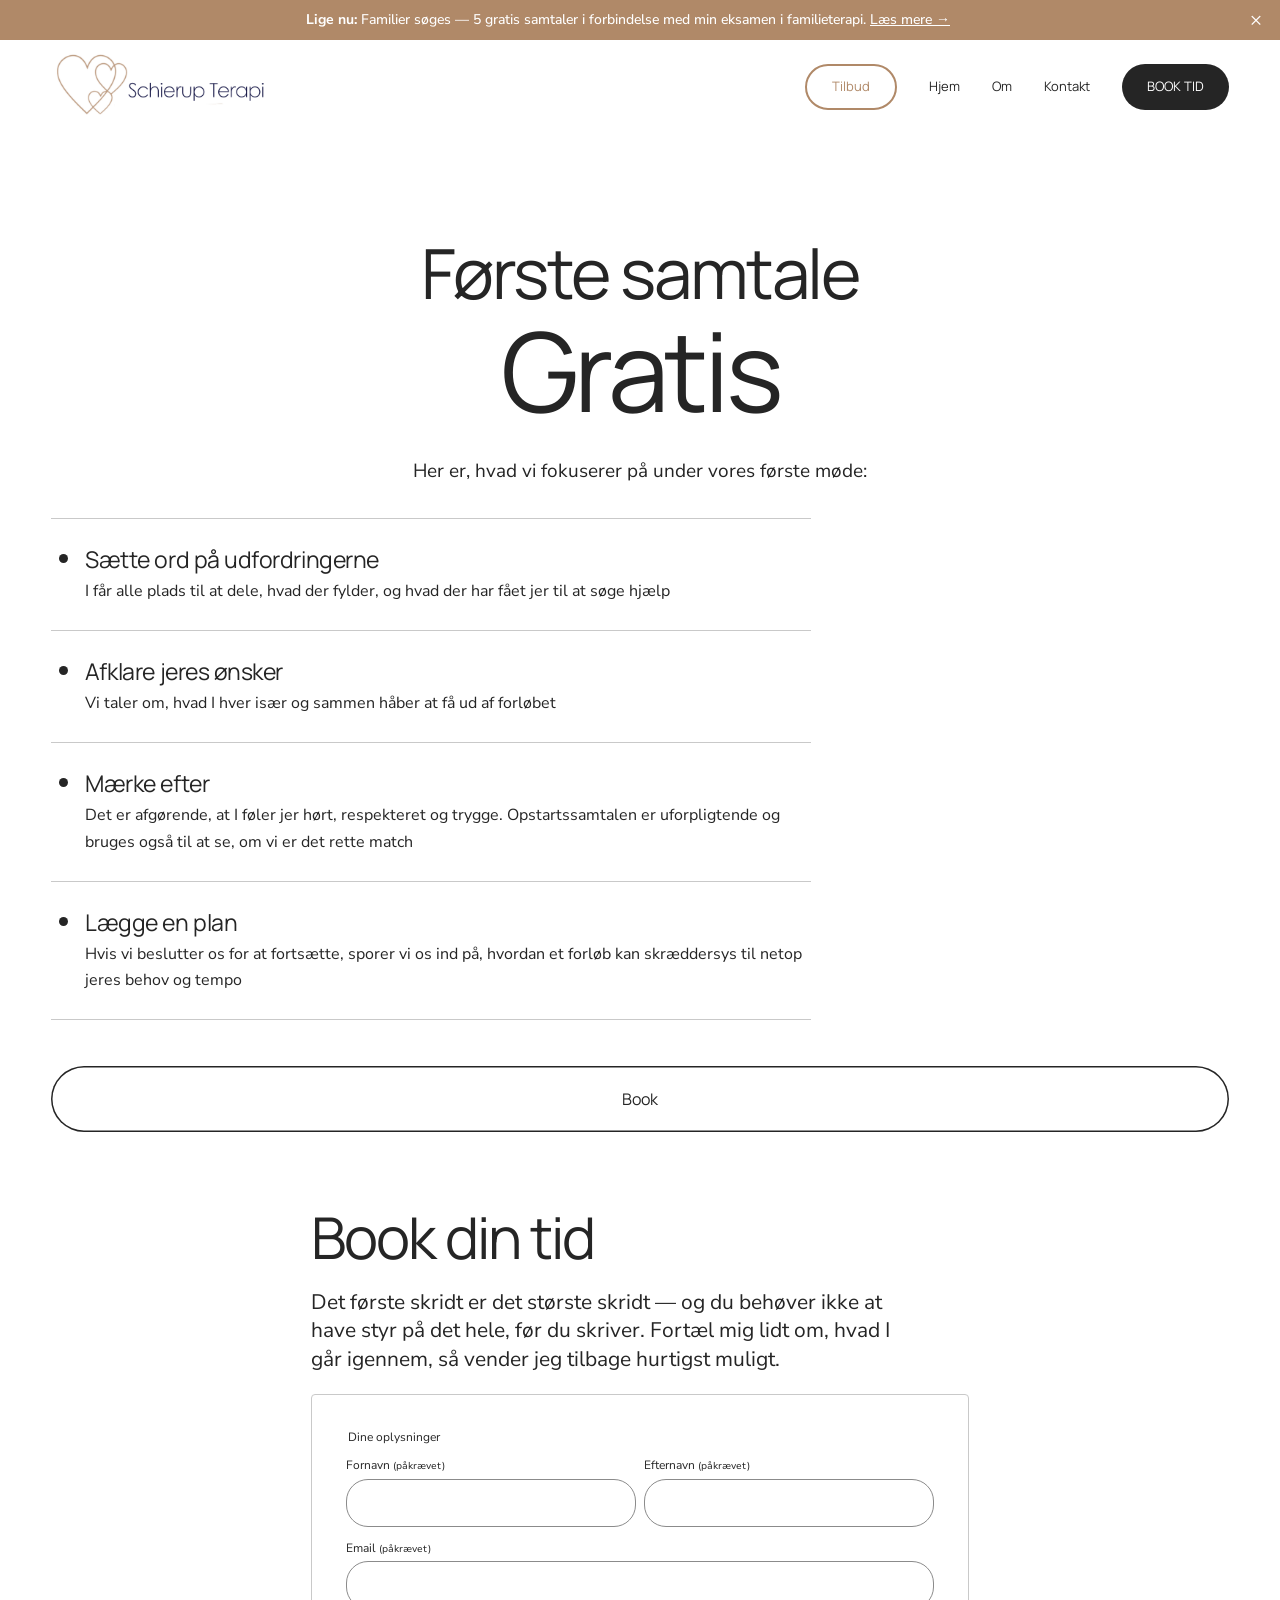
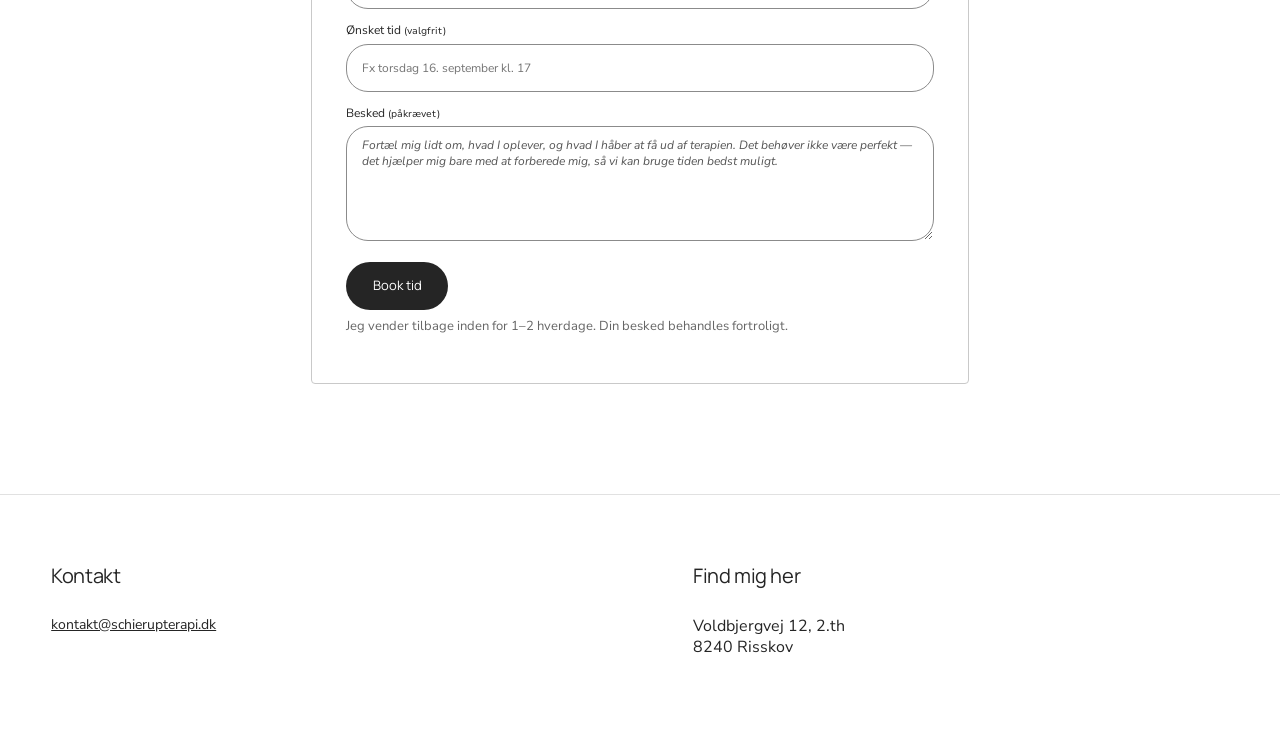
==== book.html @ 2f8e3a0c "Fix script version og konflikter" ====
<!doctype html>
<html lang="da">
<head>
  <meta charset="utf-8">
  <meta name="viewport" content="width=device-width, initial-scale=1">
  <meta name="description" content="Book en gratis opstartssamtale hos Ulla Schierup Nielsen. 30 minutter, uforpligtende, par- og familieterapi i Risskov.">
  <title>Book tid — Schierup Terapi</title>
  <link rel="icon" type="image/png" sizes="32x32" href="assets/newsitelogo.png">
  <link rel="icon" type="image/png" sizes="180x180" href="assets/newsitelogo.png">
  <link rel="apple-touch-icon" href="assets/newsitelogo.png">
  <link rel="preconnect" href="https://fonts.googleapis.com">
  <link rel="preconnect" href="https://fonts.gstatic.com" crossorigin>
  <link href="https://fonts.googleapis.com/css2?family=Manrope:wght@400;500;700&family=Nunito+Sans:ital,wght@0,400;0,700;1,400&display=swap" rel="stylesheet">
  <link rel="stylesheet" href="styles.css?v=16">
</head>
<body>
  <div class="site-banner" id="site-banner" role="region" aria-label="Tilbud"><a class="site-banner-link" href="tilbud.html"><strong>Lige nu:</strong> Familier søges — 5 gratis samtaler i forbindelse med min eksamen i familieterapi. <span class="banner-cta">Læs mere →</span></a><button class="site-banner-close" type="button" aria-label="Luk banner" data-banner-close>×</button></div>
  <a class="skip-link" href="#main">Gå til indhold</a>
  <header class="site-header">
    <a class="brand" href="index.html" aria-label="Schierup Terapi – forside"><img src="assets/logo.png" alt="Schierup Terapi"></a>
    <button class="menu-toggle" type="button" aria-expanded="false" aria-controls="navigation"><span></span><span></span><span></span><span class="sr-only">Åbn menu</span></button>
    <nav id="navigation" aria-label="Hovedmenu">
      <a class="button button-offer" href="tilbud.html">Tilbud</a><a href="index.html">Hjem</a><a href="om.html">Om</a>
      <a href="kontakt.html">Kontakt</a>
      <a class="button button-header" href="book.html">BOOK TID</a>
    </nav>
  </header>

  <main id="main" class="standalone-page">
    <section class="free-call section-shell">
      <h1>Første samtale</h1>
      <p class="free-call-badge">Gratis</p>
<p class="free-call-intro"></p>

      <p class="free-call-intro">Her er, hvad vi fokuserer på under vores første møde:</p>

      <ul class="checklist">
        <li><strong>Sætte ord på udfordringerne</strong> I får alle plads til at dele, hvad der fylder, og hvad der har fået jer til at søge hjælp</li>
        <li><strong>Afklare jeres ønsker</strong> Vi taler om, hvad I hver især og sammen håber at få ud af forløbet</li>
        <li><strong>Mærke efter</strong> Det er afgørende, at I føler jer hørt, respekteret og trygge. Opstartssamtalen er uforpligtende og bruges også til at se, om vi er det rette match</li>
        <li><strong>Lægge en plan</strong> Hvis vi beslutter os for at fortsætte, sporer vi os ind på, hvordan et forløb kan skræddersys til netop jeres behov og tempo</li>
      </ul>

    

      <a class="button button-outline free-call-cta" href="#booking">Book</a>
    </section>

    <section class="book-page section-shell" id="booking">
      <h2>Book din tid</h2>
      <p class="lead">Det første skridt er det største skridt — og du behøver ikke at have styr på det hele, før du skriver. Fortæl mig lidt om, hvad I går igennem, så vender jeg tilbage hurtigst muligt.</p>
      <form class="form" action="https://formsubmit.co/kontakt@schierupterapi.dk" method="POST">
        <input type="hidden" name="_subject" value="Ny bookingforespørgsel">
        <input type="hidden" name="_next" value="https://www.schierupterapi.dk/?sendt=tak">
        <div class="hp-field" aria-hidden="true">
          <label> Lad feltet stå tomt<input name="website" tabindex="-1" autocomplete="off"></label>
        </div>
        <fieldset>
          <legend>Dine oplysninger</legend>
          <div class="field-row">
            <label>Fornavn <small>(påkrævet)</small><input name="fornavn" required></label>
            <label>Efternavn <small>(påkrævet)</small><input name="efternavn" required></label>
          </div>
          <label>Email <small>(påkrævet)</small><input name="email" type="email" required></label>
          <label>Ønsket tid <small>(valgfrit)</small><input name="onsket-tid" placeholder="Fx torsdag 16. september kl. 17"></label>
          <label>Besked <small>(påkrævet)</small><textarea name="besked" required placeholder="Fortæl mig lidt om, hvad I oplever, og hvad I håber at få ud af terapien. Det behøver ikke være perfekt — det hjælper mig bare med at forberede mig, så vi kan bruge tiden bedst muligt."></textarea></label>
          <button class="button" type="submit">Book tid</button>
          <p class="form-trust">Jeg vender tilbage inden for 1–2 hverdage. Din besked behandles fortroligt.</p>
          <p class="form-status" aria-live="polite"></p>
        </fieldset>
      </form>
    </section>


  <footer class="site-footer section-shell">
    <div><h2>Kontakt</h2><a href="mailto:kontakt@schierupterapi.dk">kontakt@schierupterapi.dk</a></div>
    <div><h2>Find mig her</h2><p>Voldbjergvej 12, 2.th<br>8240 Risskov</p></div>
  </footer>
  <script src="script.js?v=20"></script>
</body>
</html>
---- styles.css ----
:root {
  --ink: #252525;
  --muted: #707070;
  --line: #c9c9c9;
  --soft: #f3f3f3;
  --white: #fff;
  --heading: "Manrope", Arial, sans-serif;
  --body: "Nunito Sans", Arial, sans-serif;
  --max: 1400px;
  --pad: clamp(24px, 4vw, 64px);
  --header-h: 88px;
}

* { box-sizing: border-box; }
html { scroll-behavior: smooth; }
body { margin: 0; color: var(--ink); background: var(--white); font-family: var(--body); font-size: 16px; line-height: 1.35; }
img { display: block; max-width: 100%; }
a { color: inherit; }
button, input, textarea { font: inherit; }
.sr-only, .skip-link { position: absolute; width: 1px; height: 1px; padding: 0; margin: -1px; overflow: hidden; clip: rect(0,0,0,0); white-space: nowrap; border: 0; }
.skip-link:focus { z-index: 100; top: 12px; left: 12px; width: auto; height: auto; margin: 0; padding: 12px 18px; background: #fff; color: #000; clip: auto; }

body { padding-top: calc(40px + var(--header-h)); }

/* Fast header, der skjuler sig ved scroll ned og dukker op ved scroll op.
   Hvid baggrund ligger på hele bredden, indholdet er stadig begrænset til --max. */
.site-header { position: fixed; top: 40px; left: 0; right: 0; z-index: 10; height: var(--header-h); padding: 10px max(var(--pad), calc((100% - var(--max)) / 2)); display: grid; grid-template-columns: 1fr auto 1fr; align-items: center; background: #fff; transition: transform .3s ease; }
.site-header.is-hidden { transform: translateY(calc(-100% - 40px)); }
.brand { width: 220px; }
.brand img { width: 100%; height: auto; object-fit: contain; object-position: left center; }
nav { grid-column: 3; display: flex; align-items: center; justify-content: flex-end; gap: clamp(20px, 2.5vw, 40px); font-family: var(--heading); font-size: 13px; }
nav > a:not(.button) { text-decoration: none; }
.button { display: inline-flex; align-items: center; justify-content: center; min-height: 48px; padding: 0 25px; border: 0; border-radius: 999px; color: #fff; background: #252525; text-decoration: none; font-family: var(--heading); font-size: 13px; cursor: pointer; }
.button-header { min-height: 46px; padding-inline: 25px; }
.button-offer { min-height: 46px; padding-inline: 25px; background: transparent; color: #b08968; border: 2px solid #b08968; }
.button-offer:hover { background: #b08968; color: #fff; }
.menu-toggle { display: none; }

.hero { position: relative; width: calc(100% - (2 * var(--pad))); max-width: var(--max); height: min(74vw, 820px); min-height: 610px; margin: 0 auto; color: white; overflow: hidden; }
.hero > img, .hero-shade { position: absolute; inset: 0; width: 100%; height: 100%; object-fit: cover; }
.hero-shade { background: rgba(0, 0, 0, .35); }
.hero-content { position: relative; height: 100%; padding: 0 28px; display: flex; flex-direction: column; align-items: center; justify-content: center; text-align: center; }
.hero blockquote { margin: 0 0 28px; font-family: var(--heading); font-size: clamp(38px, 5vw, 76px); font-weight: 400; line-height: 1.08; letter-spacing: 0.02em; }
.hero cite { font-family: var(--heading); font-size: clamp(26px, 2.2vw, 34px); font-style: normal; letter-spacing: 0.04em; }
.text-link { margin-top: 76px; padding-bottom: 7px; border-bottom: 1px solid currentColor; font-family: var(--heading); font-size: 13px; text-decoration: none; }
.text-link span { margin-left: 10px; }

.section-shell { max-width: var(--max); margin: auto; padding: 110px var(--pad); }
h1, h2, h3, p { margin-top: 0; }
h1, h2 { font-family: var(--heading); font-weight: 400; letter-spacing: -.035em; }
h1 { margin-bottom: 22px; font-size: clamp(42px, 5.4vw, 76px); line-height: 1.02; }
h2 { font-size: clamp(38px, 4.5vw, 64px); line-height: 1.05; }
p { font-size: 16px; }

.intro { display: grid; grid-template-columns: 1fr 1fr; gap: 9%; align-items: start; }
.intro-copy p { max-width: 490px; }
.image-pair { display: flex; gap: 16px; margin-top: 44px; }
.image-pair img { width: 112px; height: 164px; object-fit: cover; }
.form fieldset { padding: 0; margin: 0; border: 0; }
.form legend, .form label { display: block; font-size: 12px; }
.form legend { margin-bottom: 12px; }
.form label { margin-bottom: 13px; }
.form small { font-size: 10px; font-weight: 400; }
.field-row { display: grid; grid-template-columns: 1fr 1fr; gap: 8px; }
input, textarea { display: block; width: 100%; height: 48px; margin-top: 5px; padding: 10px 15px; border: 1.5px solid #8b8b8b; border-radius: 22px; background: transparent; color: var(--ink); outline: none; }
textarea { height: 115px; resize: vertical; }
input:focus, textarea:focus { border-color: #000; box-shadow: 0 0 0 1px #000; }
.form .button { margin-top: 5px; min-width: 102px; }
.form-status { display: none; margin: 12px 0 0; }
.form-status.show { display: block; }
.form-status.is-error { color: #a3271f; }

/* Honeypot-felt: skjult for mennesker, men fyldes af bots. */
.hp-field { position: absolute; left: -9999px; top: auto; width: 1px; height: 1px; overflow: hidden; }

.testimonial-strip { position: relative; min-height: 420px; padding: 80px var(--pad); display: flex; align-items: center; justify-content: center; gap: clamp(40px, 8vw, 130px); text-align: center; }
.testimonial-strip blockquote { margin: 0; font-family: var(--heading); font-size: clamp(25px, 3vw, 44px); line-height: 1.15; letter-spacing: -.03em; }
.testimonial-strip cite { display: block; margin-top: 12px; font-family: var(--body); font-size: 14px; font-style: normal; }
.quote-viewport { width: min(900px, 100%); min-height: 175px; display: grid; place-items: center; }
.quote-slide { grid-area: 1 / 1; width: 100%; opacity: 0; transform: translateY(10px); transition: opacity .35s ease, transform .35s ease; }
.quote-slide.is-active { opacity: 1; transform: none; }
.quote-dots { position: absolute; bottom: 38px; left: 50%; display: flex; gap: 8px; transform: translateX(-50%); }
.quote-dots button { width: 7px; height: 7px; padding: 0; border: 0; border-radius: 50%; background: #aaa; cursor: pointer; transition: width .2s, background .2s; }
.quote-dots button.is-active { width: 22px; border-radius: 8px; background: #333; }
.round-arrow { flex: 0 0 48px; width: 48px; height: 48px; padding: 0 0 4px; border: 0; border-radius: 50%; color: white; background: #666; font-size: 27px; line-height: 1; cursor: pointer; transition: transform .18s ease, background .18s ease, box-shadow .18s ease; }
.round-arrow:hover { transform: scale(1.08); background: #333; box-shadow: 0 7px 18px rgba(0,0,0,.18); }
.round-arrow:active { transform: scale(.93); }
.button, .text-link, .faq summary, nav a { transition: color .18s ease, background-color .18s ease, transform .18s ease, box-shadow .18s ease, opacity .18s ease; }
.button:hover { background: #454545; transform: translateY(-2px); box-shadow: 0 7px 18px rgba(0,0,0,.14); }
.button:active { transform: translateY(0) scale(.97); }
.text-link:hover { opacity: .72; }
.faq summary:hover { color: #666; }

.services h1 { margin-bottom: 65px; text-align: center; }
.service-cards { display: grid; grid-template-columns: 1fr 1fr; gap: 8%; max-width: 1080px; margin: auto; }
.service-card { padding: 52px 45px 46px; border: 1px solid var(--line); text-align: center; }
.service-icon { display: block; width: 100px; height: 100px; margin: 0 auto 26px; object-fit: contain; transition: transform .25s ease; }
.service-card h2 { margin-bottom: 22px; font-size: clamp(30px, 3.3vw, 46px); }
.service-card p { margin-bottom: 30px; line-height: 1.7; }
.service-card a { font-family: var(--heading); font-size: 15px; font-style: italic; text-decoration: none; }
.service-card a span { display: inline-block; transition: transform .2s ease; }
.service-card:hover .service-icon { transform: scale(1.06); }
.service-card:hover a span { transform: translateX(5px); }
.service-card .card-link-secondary { display: block; margin-bottom: 16px; color: var(--muted); }
.service-card .card-link-secondary:hover { color: var(--ink); }
/* Knappen arver italic 15px fra .service-card a, så det skal nulstilles */
.service-card a.treatment-button { margin-top: 28px; font-size: 13px; font-style: normal; }

.inline-link { text-decoration: underline; text-underline-offset: 3px; text-decoration-thickness: 1px; text-decoration-color: var(--line); transition: text-decoration-color .18s ease; }
.inline-link:hover { text-decoration-color: currentColor; }
.inline-page-link { display: inline-block !important; margin-top: 22px !important; font-size: 14px; text-underline-offset: 4px; }
.standalone-page { min-height: 65vh; }
.page-intro { padding-bottom: 35px; }
.eyebrow { margin-bottom: 18px; color: var(--muted); font-family: var(--heading); font-size: 14px; letter-spacing: .04em; text-transform: uppercase; }
.lead { max-width: 600px; font-size: 21px; }
.standalone-content { padding-top: 55px; }
.about-standalone { max-width: var(--max); }
.about-standalone .about-inner { width: 100%; }
.about-standalone .about-copy h1 { margin-bottom: 30px; }
.about-standalone .about-copy .eyebrow { margin-bottom: 15px; }
.about-standalone .about-portrait { max-width: 500px; }
.contact-layout { display: grid; grid-template-columns: 1fr 1.2fr; gap: 8%; align-items: start; padding-top: 45px; }
.contact-details h2 { margin-bottom: 30px; }
.contact-details address { margin-bottom: 28px; font-style: normal; font-size: 18px; line-height: 1.55; }
.contact-details > a:not(.button) { display: block; margin-bottom: 28px; font-size: 16px; }
.map-wrap { position: relative; min-height: 430px; overflow: hidden; border-radius: 3px; background: #ddd; }
.map-wrap iframe { width: 100%; height: 100%; min-height: 430px; border: 0; }
/* Samme kolonnefordeling som .contact-layout, så formularen er lige så bred som kortet under */
.contact-intro { display: grid; grid-template-columns: 1fr 1.2fr; gap: 8%; align-items: start; padding-bottom: 45px; }
.contact-intro-copy { padding-top: 6px; }
.contact-intro .lead { margin-bottom: 0; font-size: 19px; }
.contact-form { padding: 34px; border: 1px solid var(--line); border-radius: 4px; }
.book-page { max-width: 760px; padding-top: 35px; }
.book-page .form { padding: 34px; border: 1px solid var(--line); border-radius: 4px; }
.book-page .button { margin-top: 8px; }
.book-page h2 { margin-bottom: 20px; }
.book-alts { padding-top: 20px; }
.book-alts p { max-width: 560px; }
.book-alts-address { margin-top: 30px; color: var(--muted); font-size: 15px; }

[id] { scroll-margin-top: 30px; }

.treatment-list { padding-top: 20px; }
.treatment-card { max-width: 860px; margin: 0 auto 26px; padding: clamp(45px, 6vw, 80px) clamp(28px, 5vw, 72px); border: 1px solid var(--line); text-align: center; }
.treatment-card .service-icon { width: 118px; height: 118px; }
.treatment-card h2 { margin-bottom: 34px; line-height: 1.22; }
/* Denne overskrift er sat på to linjer med en <br>, så skriftstørrelsen er
   beregnet ned, så den aldrig bryder ned til en tredje linje. */
.treatment-card-noicon h2 { font-size: clamp(22px, 4.2vw, 54px); }
.treatment-card-noicon h2 { margin-bottom: 34px; }
.treatment-card p { max-width: 660px; margin: 0 auto 24px; line-height: 1.75; }
.treatment-card p:last-of-type { margin-bottom: 0; }
.treatment-card .treatment-button { margin-top: 40px; }

.free-call { padding-bottom: 40px; text-align: center; }
.free-call h1 { margin-bottom: 6px; }
.free-call-badge { margin: 0 0 14px; font-family: var(--heading); font-size: clamp(56px, 9vw, 110px); font-weight: 400; line-height: 1; letter-spacing: -.04em; }
.free-call-meta { margin-bottom: 70px; color: var(--muted); font-size: 21px; }
.free-call-intro { max-width: 560px; margin: 0 auto 34px; font-size: 19px; }
.free-call-note { max-width: 560px; margin: 34px auto 0; color: var(--muted); }
.free-call-cta { min-width: 100%; min-height: 66px; margin-top: 46px; padding-inline: 34px; font-size: 16px; }
.button-outline { color: #252525; background: transparent; box-shadow: inset 0 0 0 1.5px #252525; }
.button-outline:hover { color: #fff; background: #252525; }

.checklist { max-width: 760px; margin: 0; padding: 0; list-style: none; border-top: 1px solid var(--line); }
.checklist li { padding: 26px 0 26px 34px; position: relative; border-bottom: 1px solid var(--line); text-align: left; line-height: 1.65; }
.checklist li::before { content: ""; position: absolute; top: 35px; left: 8px; width: 9px; height: 9px; border-radius: 50%; background: #252525; }
.checklist strong { display: block; margin-bottom: 4px; font-family: var(--heading); font-size: clamp(18px, 2vw, 23px); font-weight: 400; line-height: 1.25; letter-spacing: -.02em; }
@media (max-width: 700px) { .contact-layout { grid-template-columns: 1fr; gap: 48px; } .map-wrap, .map-wrap iframe { min-height: 340px; } .book-page .form { padding: 22px 16px; } .contact-intro { grid-template-columns: 1fr; gap: 40px; } .contact-form { padding: 22px 16px; } .standalone-content { padding-top: 35px; } }
.about { min-height: 830px; display: flex; align-items: center; }
.about-inner { width: 100%; display: grid; grid-template-columns: 1fr 1fr; gap: 10%; align-items: start; }
.about-visual h2 { margin: 0 0 45px; }
.about-portrait { width: 100%; max-width: 500px; margin: 0; overflow: hidden; background: #f3f3f3; }
.about-portrait img { width: 100%; height: auto; aspect-ratio: 4 / 5; object-fit: cover; object-position: center top; }
.about-copy { padding-top: 0; }
.about-copy p { margin-bottom: 28px; }
.about-copy .about-lead { margin-top: 0; margin-bottom: 0; font-size: 19px; }
.about-button { min-width: 250px; min-height: 66px; margin-top: 18px; padding-inline: 34px; font-size: 16px; }
.about-button span { display: inline-block; margin-left: 12px; font-size: 21px; line-height: 1; transition: transform .2s ease; }
.about-button:hover span { transform: translateX(5px); }

.faq { padding-top: 100px; padding-bottom: 125px; display: grid; grid-template-columns: 1fr 1fr; gap: 9%; }
.faq h2 { margin-top: 12px; }
.faq-list { border-top: 1px solid var(--line); }
.faq details { border-bottom: 1px solid var(--line); }
.faq summary { min-height: 86px; display: flex; justify-content: space-between; gap: 25px; align-items: center; list-style: none; font-family: var(--heading); font-size: clamp(18px, 2vw, 27px); line-height: 1.2; cursor: pointer; }
.faq summary::-webkit-details-marker { display: none; }
.faq summary span { flex: 0 0 auto; font-family: var(--body); font-size: 30px; font-weight: 400; transition: transform .2s; }
.faq details[open] summary span { transform: rotate(45deg); }
/* Anker scroller ikke helt under den faste header */
.faq details { scroll-margin-top: 100px; }
.faq-answer { padding: 0 45px 28px 0; }
.faq-answer p { margin-bottom: 12px; }
.faq-link summary { padding-right: 15px; }
.faq-more { display: inline-block; margin-top: 6px; font-family: var(--heading); font-size: 15px; font-style: italic; text-decoration: none; }
.faq-more span { display: inline-block; transition: transform .2s ease; }
.faq-more:hover span { transform: translateX(5px); }

.contact { display: grid; grid-template-columns: 1fr 1fr; gap: 9%; }
.contact-info a { display: inline-block; margin: 26px 0 0; font-size: 14px; }
.contact-note { max-width: 420px; margin: 26px 0 0; font-size: 19px; line-height: 1.6; }
.contact .form { padding: 34px; border: 1px solid var(--line); border-radius: 4px; }
.site-footer { padding-top: 70px; padding-bottom: 80px; display: grid; grid-template-columns: 1fr 1fr; gap: 9%; border-top: 1px solid #e1e1e1; }
.site-footer h2 { margin-bottom: 30px; font-size: 20px; letter-spacing: -.02em; }
.site-footer a { display: block; margin-bottom: 10px; font-size: 14px; }
.footer-map { grid-column: 1 / -1; min-height: 360px; margin-top: 20px; overflow: hidden; background: #ddd; }
.footer-map iframe { display: block; width: 100%; height: 360px; border: 0; }
@media (max-width: 700px) { .footer-map, .footer-map iframe { min-height: 300px; height: 300px; } }

/* Mellem mobil breakpointet og ca. 950px er der plads til den længere nav-tekst. */
@media (max-width: 950px) and (min-width: 701px) {
  .brand { width: 165px; }
  nav { gap: 18px; font-size: 12px; }
  .button-header { padding-inline: 18px; }
}

@media (max-width: 700px) {
  :root { --pad: 15px; --header-h: 60px; }
  .site-banner { min-height: 90px; align-items: center; }
  .site-header { top: 90px; }
  body { padding-top: calc(90px + var(--header-h)); }
  body.banner-hidden .site-header { top: 0; }
body.banner-hidden { padding-top: var(--header-h); }
  body.banner-hidden { padding-top: var(--header-h); }
  .site-header { padding-block: 15px; grid-template-columns: 1fr auto; }
  .brand { width: 88px; z-index: 2; }
  .menu-toggle { z-index: 2; width: 36px; height: 30px; padding: 3px; display: flex; flex-direction: column; justify-content: space-around; border: 0; background: transparent; }
  .menu-toggle span:not(.sr-only) { display: block; width: 26px; height: 1px; margin-left: auto; background: #222; transition: .2s; }
  nav { position: fixed; inset: 0; z-index: 1; padding: 90px 25px 40px; display: flex; flex-direction: column; align-items: flex-start; justify-content: center; gap: 28px; background: white; font-size: 26px; opacity: 0; pointer-events: none; transform: translateY(-10px); transition: .2s; }
  nav.open { opacity: 1; pointer-events: auto; transform: none; }
  nav .button { margin-top: 10px; }
  .menu-toggle.active span:nth-child(1) { transform: translateY(7px) rotate(45deg); }
  .menu-toggle.active span:nth-child(2) { opacity: 0; }
  .menu-toggle.active span:nth-child(3) { transform: translateY(-7px) rotate(-45deg); }
  /* 1:1 på mobil, så billedet ikke beskæres og der er plads til overskriften */
  .hero { width: calc(100% - 30px); height: auto; aspect-ratio: 1 / 1; min-height: 0; max-height: none; }
  .hero-content { padding: 0 22px; }
  .hero blockquote { font-size: clamp(30px, 9vw, 38px); letter-spacing: 0.01em; }
  .hero cite { font-size: 22px; }
  .text-link { margin-top: 54px; }
  .section-shell { padding: 82px var(--pad); }
  h1 { font-size: 43px; }
  h2 { font-size: 39px; }
  .services h1 { margin-bottom: 42px; }
  .service-cards { grid-template-columns: 1fr; gap: 18px; }
  .service-card { padding: 42px 26px 38px; }
  .intro, .about-inner, .faq, .contact, .site-footer { grid-template-columns: 1fr; gap: 60px; }
  .intro .form { margin-top: 0; }
  .testimonial-strip { min-height: 370px; padding: 60px 20px; gap: 17px; }
  .testimonial-strip blockquote { font-size: 23px; }
  .testimonial-strip blockquote br { display: none; }
  .round-arrow { flex-basis: 37px; width: 37px; height: 37px; font-size: 21px; }
  .about { min-height: 0; }
  .about-visual h2 { margin-bottom: 32px; }
  .about-copy { padding-top: 0; }
  .about-copy h2 { margin-bottom: 28px; }
  .about-portrait { max-width: 330px; }
  .faq { gap: 48px; }
  .faq h2 { margin: 0; }
  .treatment-card { margin-bottom: 18px; padding-inline: 18px; }
  .treatment-card .treatment-button { margin-top: 32px; }
  .free-call-badge { font-size: 64px; }
  .free-call-meta { margin-bottom: 48px; font-size: 18px; }
  .checklist li { padding-left: 28px; }
  .free-call-cta { margin-top: 36px; }
  .treatment-card-noicon h2 { font-size: 19px; }
  .contact { gap: 48px; }
  .contact .form { padding: 22px 16px; }
  .site-footer { gap: 35px; }
}

/* Banner */
.site-banner {
  position: fixed;
  top: 0;
  left: 0;
  right: 0;
  z-index: 1001;
  transform: translateY(0);
  transition: transform .3s ease;
  display: flex;
  align-items: center;
  justify-content: center;
  gap: 12px;
  padding: 10px 40px 10px 16px;
  background: #b08968;
  color: #fff;
  font-size: 14px;
  line-height: 1.4;
}
.site-banner.is-hidden { display: none; }
.site-banner.is-hidden-scroll { transform: translateY(-100%); }
body.banner-hidden .site-header { top: 0; }
body.banner-hidden { padding-top: var(--header-h); }
.site-banner-link {
  color: #fff;
  text-decoration: none;
  font-weight: 500;
}
.banner-cta { white-space: nowrap; text-decoration: underline; }
.banner-cta { white-space: nowrap; }
.site-banner-close {
  position: absolute;
  right: 10px;
  top: 50%;
  transform: translateY(-50%);
  background: transparent;
  border: none;
  color: #fff;
  font-size: 20px;
  line-height: 1;
  cursor: pointer;
  padding: 4px 8px;
}
.field-help {
  font-size: 14px;
  color: #555;
  margin: 8px 0 4px;
  font-style: italic;
}
textarea::placeholder { color: #555; font-style: italic; }
.form-trust {
  font-size: 13px;
  color: #666;
  margin-top: 8px;
}

@media (prefers-reduced-motion: reduce) {
  html { scroll-behavior: auto; }
  *, *::before, *::after { transition: none !important; }
}

.tilbud-intro h1 { font-size: clamp(26px, 5vw, 36px); line-height: 1.35; border-bottom: 1px solid #c9c9c9; padding-bottom: 16px; margin-bottom: 24px; }

.tilbud-intro h2, .tilbud-copy h2 { font-size: clamp(26px, 5vw, 36px); line-height: 1.35; margin-top: 24px; }

.contact-layout--tilbud { grid-template-columns: 1fr 1fr; align-items: center; }
.contact-layout--tilbud .contact-details { display: flex; justify-content: center; align-items: center; }
.contact-layout--tilbud .about-portrait { max-width: 400px; }

@media (max-width: 700px) {
  .contact-layout--tilbud { grid-template-columns: 1fr; gap: 32px; }
  .contact-layout--tilbud .contact-details { height: auto !important; }
  .contact-layout--tilbud .about-portrait { max-width: 260px; }
}
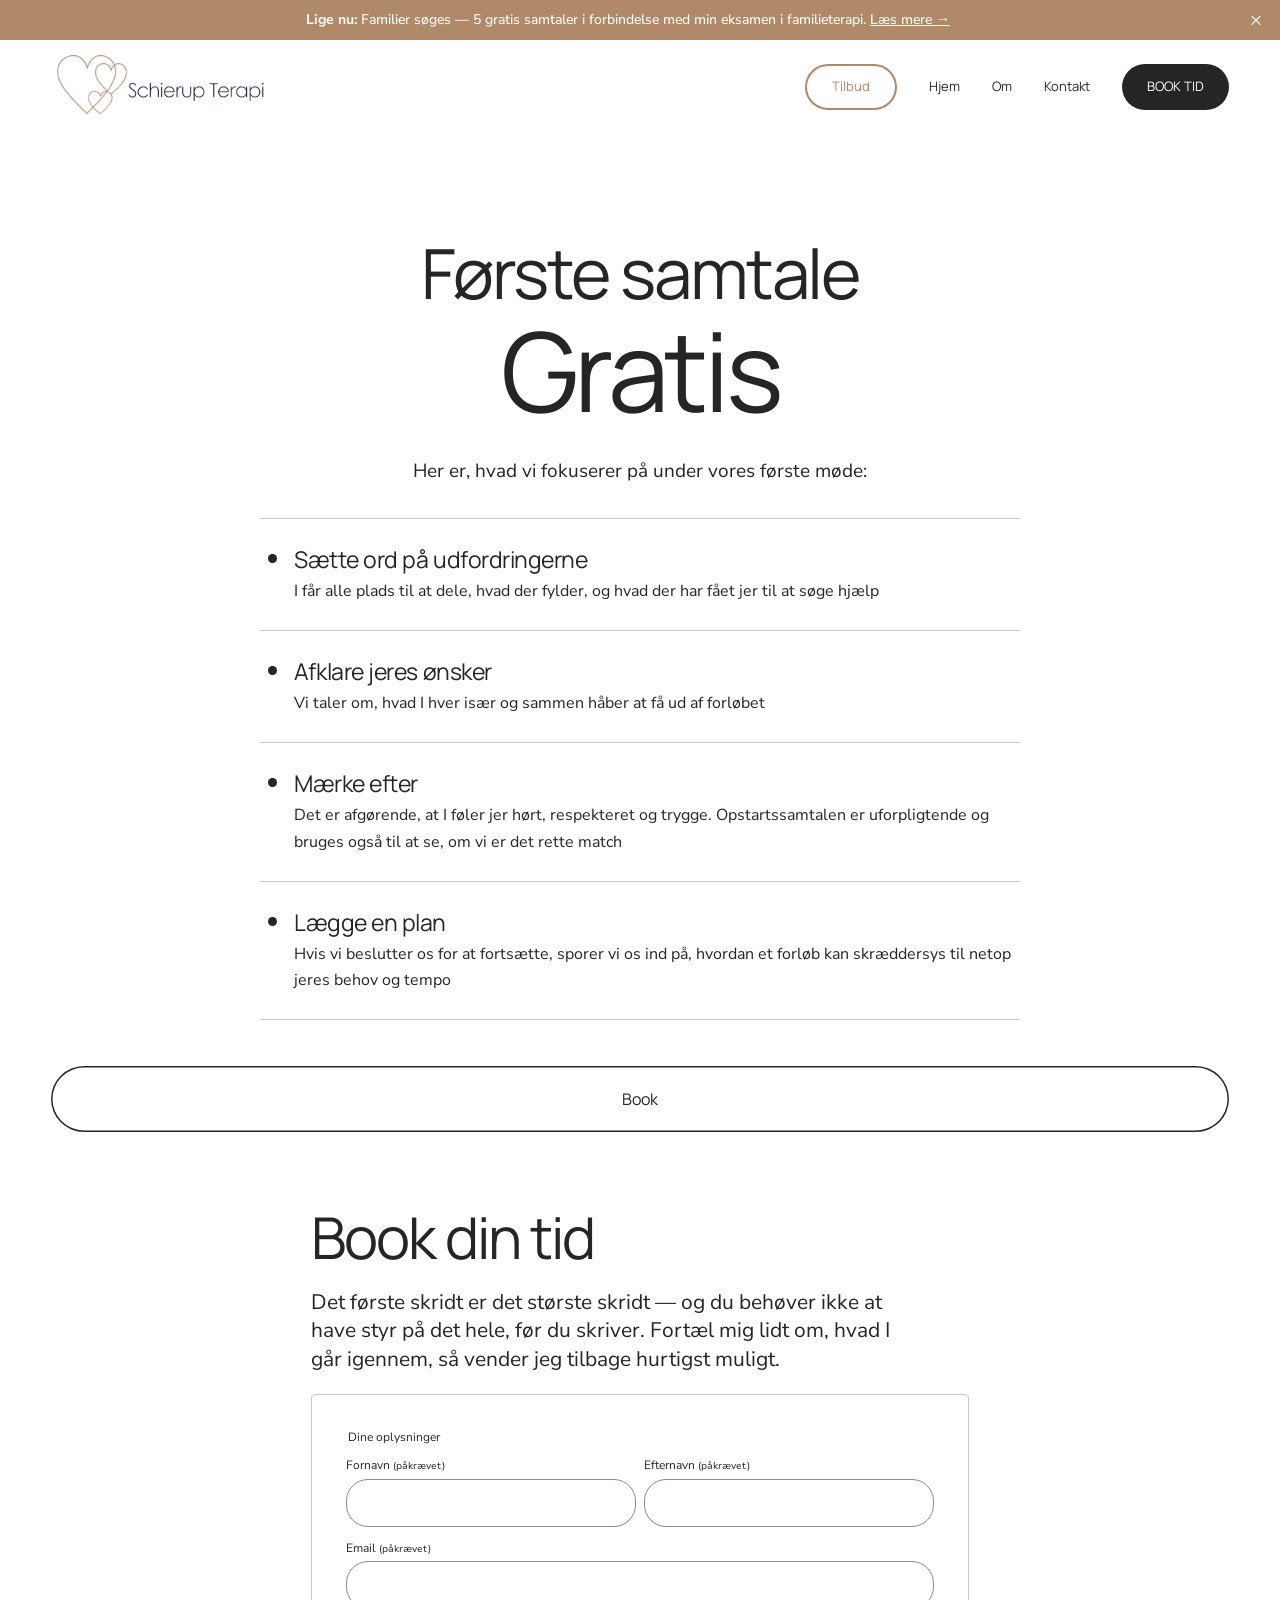
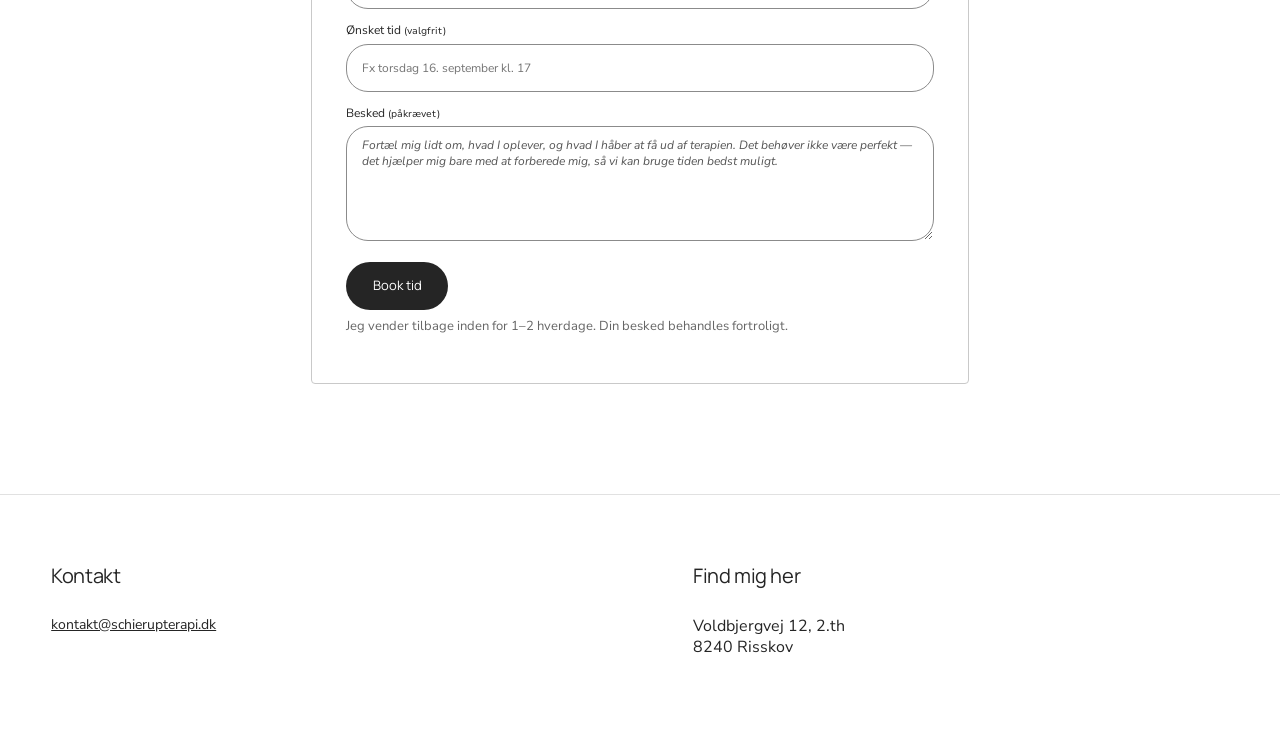
==== commit e9d8cd5a: "Centrer bullet-liste på booking + fjern .html fra interne links" ====
--- a/book.html
+++ b/book.html
@@ -5,24 +5,24 @@
   <meta name="viewport" content="width=device-width, initial-scale=1">
   <meta name="description" content="Book en gratis opstartssamtale hos Ulla Schierup Nielsen. 30 minutter, uforpligtende, par- og familieterapi i Risskov.">
   <title>Book tid — Schierup Terapi</title>
-  <link rel="icon" type="image/png" sizes="32x32" href="assets/newsitelogo.png">
-  <link rel="icon" type="image/png" sizes="180x180" href="assets/newsitelogo.png">
-  <link rel="apple-touch-icon" href="assets/newsitelogo.png">
+  <link rel="icon" type="image/png" sizes="32x32" href="assets/newsitelogo.png?v=3" sizes="200x200">
+  <link rel="icon" type="image/png" sizes="180x180" href="assets/newsitelogo.png?v=3" sizes="200x200">
+  <link rel="apple-touch-icon" href="assets/newsitelogo.png?v=3" sizes="200x200">
   <link rel="preconnect" href="https://fonts.googleapis.com">
   <link rel="preconnect" href="https://fonts.gstatic.com" crossorigin>
   <link href="https://fonts.googleapis.com/css2?family=Manrope:wght@400;500;700&family=Nunito+Sans:ital,wght@0,400;0,700;1,400&display=swap" rel="stylesheet">
   <link rel="stylesheet" href="styles.css?v=16">
 </head>
 <body>
-  <div class="site-banner" id="site-banner" role="region" aria-label="Tilbud"><a class="site-banner-link" href="tilbud.html"><strong>Lige nu:</strong> Familier søges — 5 gratis samtaler i forbindelse med min eksamen i familieterapi. <span class="banner-cta">Læs mere →</span></a><button class="site-banner-close" type="button" aria-label="Luk banner" data-banner-close>×</button></div>
+  <div class="site-banner" id="site-banner" role="region" aria-label="Tilbud"><a class="site-banner-link" href="tilbud"><strong>Lige nu:</strong> Familier søges — 5 gratis samtaler i forbindelse med min eksamen i familieterapi. <span class="banner-cta">Læs mere →</span></a><button class="site-banner-close" type="button" aria-label="Luk banner" data-banner-close>×</button></div>
   <a class="skip-link" href="#main">Gå til indhold</a>
   <header class="site-header">
-    <a class="brand" href="index.html" aria-label="Schierup Terapi – forside"><img src="assets/logo.png" alt="Schierup Terapi"></a>
+    <a class="brand" href="index" aria-label="Schierup Terapi – forside"><img src="assets/logo.png" alt="Schierup Terapi"></a>
     <button class="menu-toggle" type="button" aria-expanded="false" aria-controls="navigation"><span></span><span></span><span></span><span class="sr-only">Åbn menu</span></button>
     <nav id="navigation" aria-label="Hovedmenu">
-      <a class="button button-offer" href="tilbud.html">Tilbud</a><a href="index.html">Hjem</a><a href="om.html">Om</a>
-      <a href="kontakt.html">Kontakt</a>
-      <a class="button button-header" href="book.html">BOOK TID</a>
+      <a class="button button-offer" href="tilbud">Tilbud</a><a href="index">Hjem</a><a href="om">Om</a>
+      <a href="kontakt">Kontakt</a>
+      <a class="button button-header" href="book">BOOK TID</a>
     </nav>
   </header>
 
--- a/styles.css
+++ b/styles.css
@@ -162,7 +162,8 @@
 .button-outline { color: #252525; background: transparent; box-shadow: inset 0 0 0 1.5px #252525; }
 .button-outline:hover { color: #fff; background: #252525; }
 
-.checklist { max-width: 760px; margin: 0; padding: 0; list-style: none; border-top: 1px solid var(--line); }
+.checklist { max-width: 760px; margin: 0 auto; padding: 0; list-style: none; border-top: 1px solid var(--line); }
+.checklist--left { margin: 0; }
 .checklist li { padding: 26px 0 26px 34px; position: relative; border-bottom: 1px solid var(--line); text-align: left; line-height: 1.65; }
 .checklist li::before { content: ""; position: absolute; top: 35px; left: 8px; width: 9px; height: 9px; border-radius: 50%; background: #252525; }
 .checklist strong { display: block; margin-bottom: 4px; font-family: var(--heading); font-size: clamp(18px, 2vw, 23px); font-weight: 400; line-height: 1.25; letter-spacing: -.02em; }
@@ -216,9 +217,9 @@
 
 @media (max-width: 700px) {
   :root { --pad: 15px; --header-h: 60px; }
-  .site-banner { min-height: 90px; align-items: center; }
-  .site-header { top: 90px; }
-  body { padding-top: calc(90px + var(--header-h)); }
+  .site-banner { min-height: 120px; align-items: center; }
+  .site-header { top: 120px; }
+  body { padding-top: calc(120px + var(--header-h)); }
   body.banner-hidden .site-header { top: 0; }
 body.banner-hidden { padding-top: var(--header-h); }
   body.banner-hidden { padding-top: var(--header-h); }
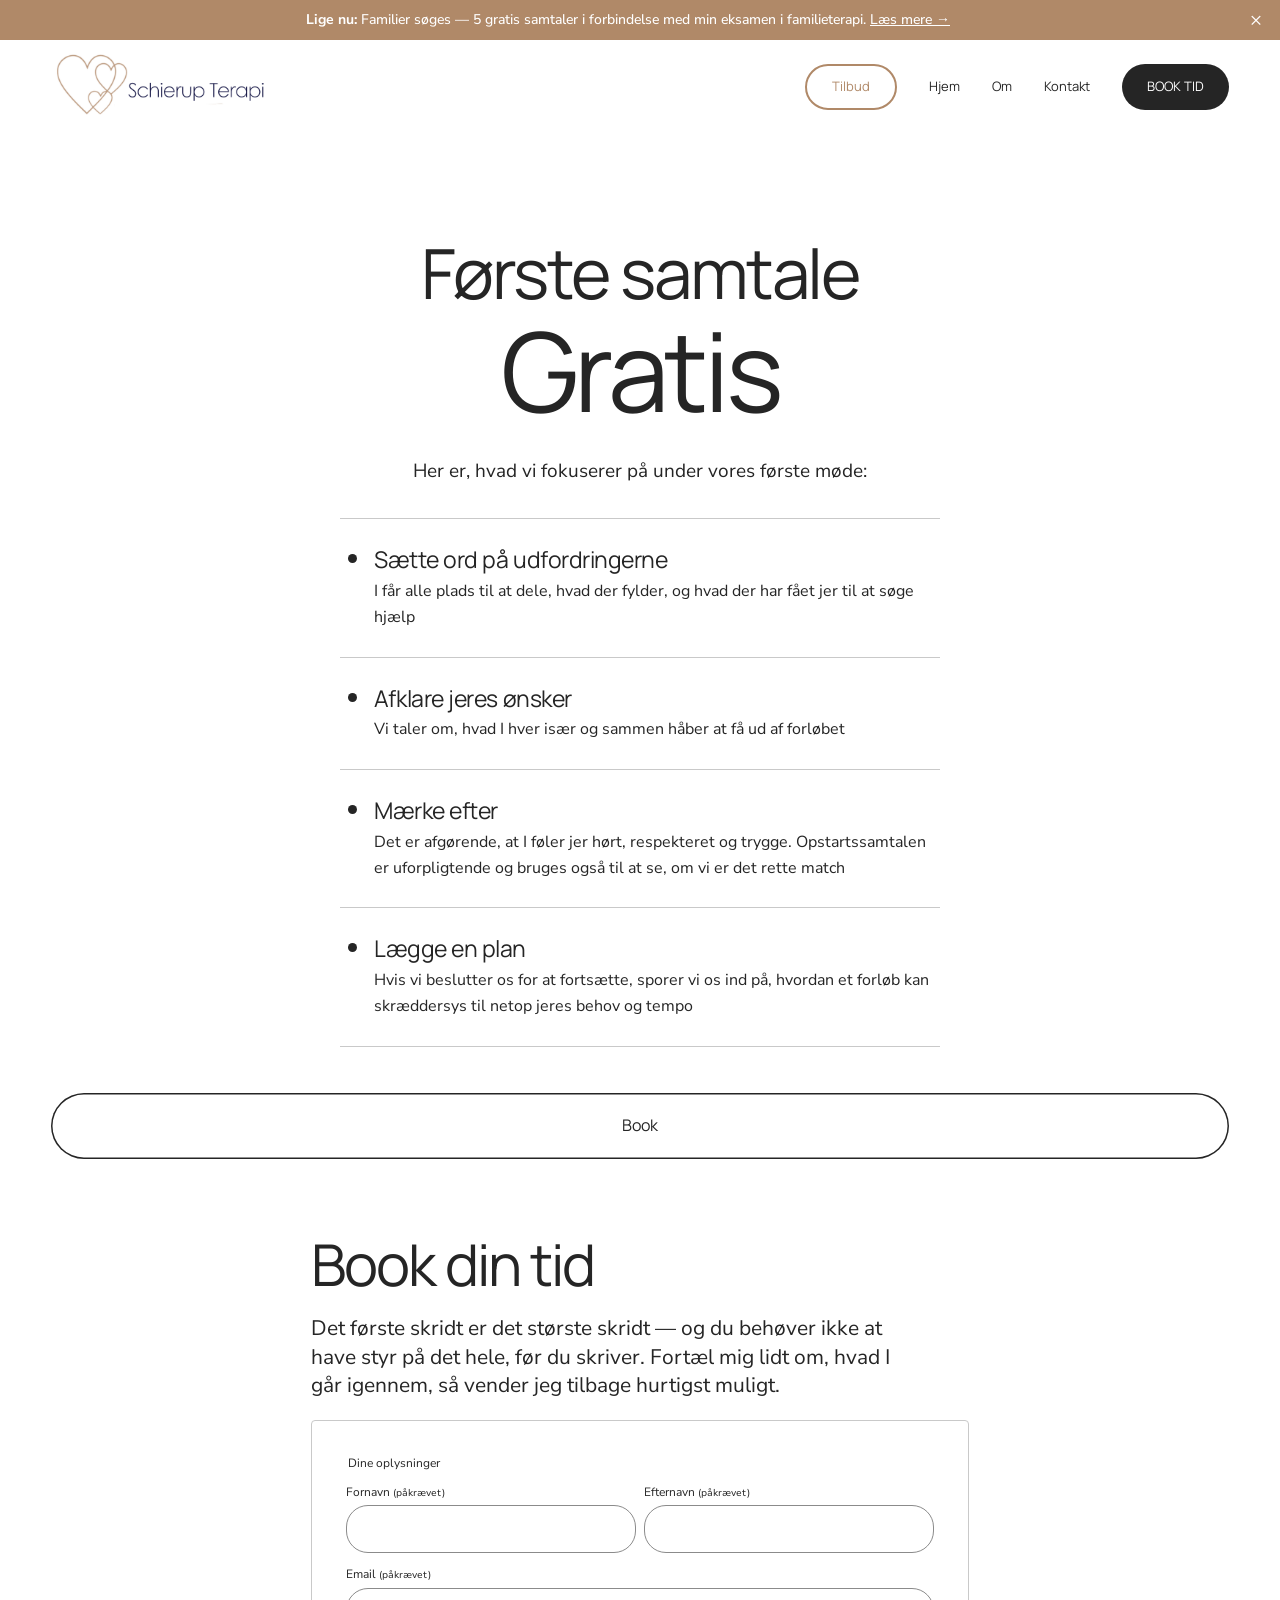
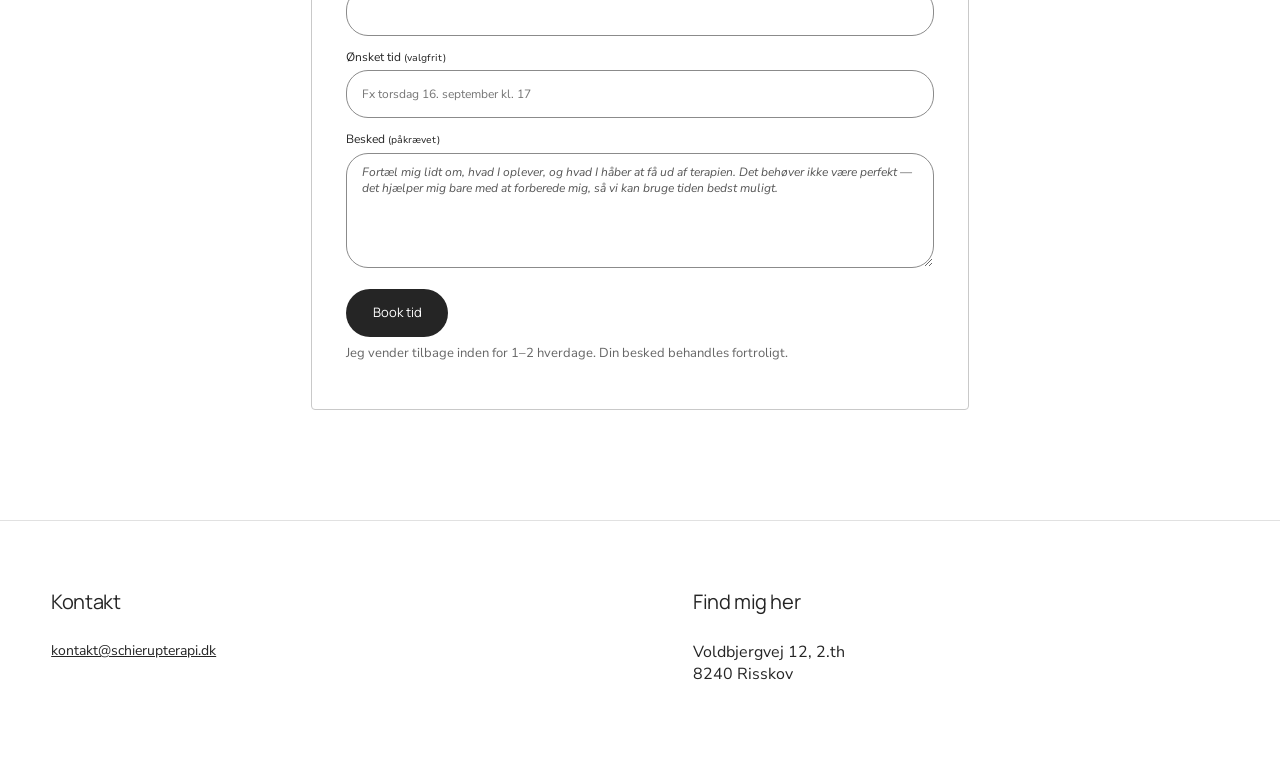
==== commit 845bb84a: "Nyt sitelogo (sitelogo.png) + fjern FAQ deep-links" ====
--- a/book.html
+++ b/book.html
@@ -5,9 +5,9 @@
   <meta name="viewport" content="width=device-width, initial-scale=1">
   <meta name="description" content="Book en gratis opstartssamtale hos Ulla Schierup Nielsen. 30 minutter, uforpligtende, par- og familieterapi i Risskov.">
   <title>Book tid — Schierup Terapi</title>
-  <link rel="icon" type="image/png" sizes="32x32" href="assets/newsitelogo.png?v=3" sizes="200x200">
-  <link rel="icon" type="image/png" sizes="180x180" href="assets/newsitelogo.png?v=3" sizes="200x200">
-  <link rel="apple-touch-icon" href="assets/newsitelogo.png?v=3" sizes="200x200">
+  <link rel="icon" type="image/png" sizes="32x32" href="assets/sitelogo.png?v=4" sizes="200x200">
+  <link rel="icon" type="image/png" sizes="180x180" href="assets/sitelogo.png?v=4" sizes="200x200">
+  <link rel="apple-touch-icon" href="assets/sitelogo.png?v=4" sizes="200x200">
   <link rel="preconnect" href="https://fonts.googleapis.com">
   <link rel="preconnect" href="https://fonts.gstatic.com" crossorigin>
   <link href="https://fonts.googleapis.com/css2?family=Manrope:wght@400;500;700&family=Nunito+Sans:ital,wght@0,400;0,700;1,400&display=swap" rel="stylesheet">
@@ -17,10 +17,10 @@
   <div class="site-banner" id="site-banner" role="region" aria-label="Tilbud"><a class="site-banner-link" href="tilbud"><strong>Lige nu:</strong> Familier søges — 5 gratis samtaler i forbindelse med min eksamen i familieterapi. <span class="banner-cta">Læs mere →</span></a><button class="site-banner-close" type="button" aria-label="Luk banner" data-banner-close>×</button></div>
   <a class="skip-link" href="#main">Gå til indhold</a>
   <header class="site-header">
-    <a class="brand" href="index" aria-label="Schierup Terapi – forside"><img src="assets/logo.png" alt="Schierup Terapi"></a>
+    <a class="brand" href="/" aria-label="Schierup Terapi – forside"><img src="assets/logo.png" alt="Schierup Terapi"></a>
     <button class="menu-toggle" type="button" aria-expanded="false" aria-controls="navigation"><span></span><span></span><span></span><span class="sr-only">Åbn menu</span></button>
     <nav id="navigation" aria-label="Hovedmenu">
-      <a class="button button-offer" href="tilbud">Tilbud</a><a href="index">Hjem</a><a href="om">Om</a>
+      <a class="button button-offer" href="tilbud">Tilbud</a><a href="/">Hjem</a><a href="om">Om</a>
       <a href="kontakt">Kontakt</a>
       <a class="button button-header" href="book">BOOK TID</a>
     </nav>
--- a/styles.css
+++ b/styles.css
@@ -162,8 +162,8 @@
 .button-outline { color: #252525; background: transparent; box-shadow: inset 0 0 0 1.5px #252525; }
 .button-outline:hover { color: #fff; background: #252525; }
 
-.checklist { max-width: 760px; margin: 0 auto; padding: 0; list-style: none; border-top: 1px solid var(--line); }
-.checklist--left { margin: 0; }
+.checklist { max-width: 600px; margin: 0 auto; padding: 0; list-style: none; border-top: 1px solid var(--line); }
+.checklist--left { margin: 0; max-width: 100%; }
 .checklist li { padding: 26px 0 26px 34px; position: relative; border-bottom: 1px solid var(--line); text-align: left; line-height: 1.65; }
 .checklist li::before { content: ""; position: absolute; top: 35px; left: 8px; width: 9px; height: 9px; border-radius: 50%; background: #252525; }
 .checklist strong { display: block; margin-bottom: 4px; font-family: var(--heading); font-size: clamp(18px, 2vw, 23px); font-weight: 400; line-height: 1.25; letter-spacing: -.02em; }
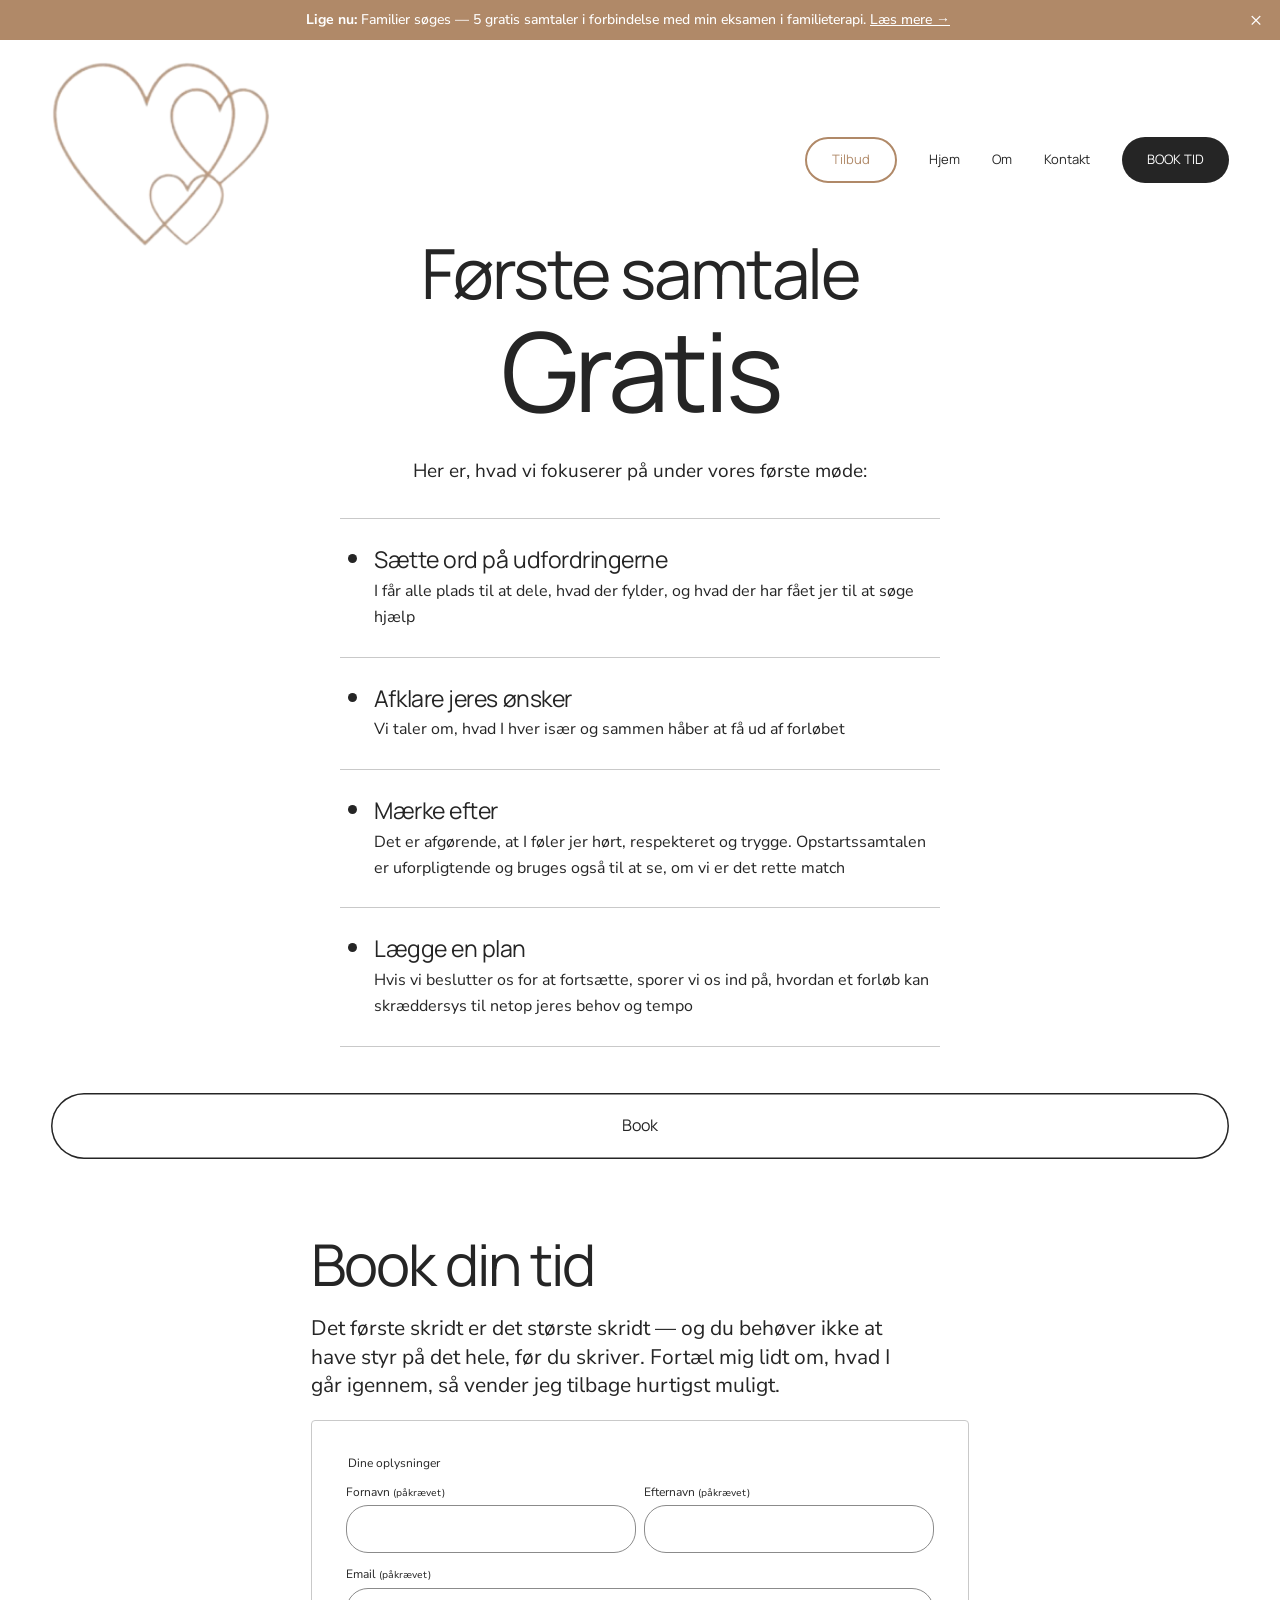
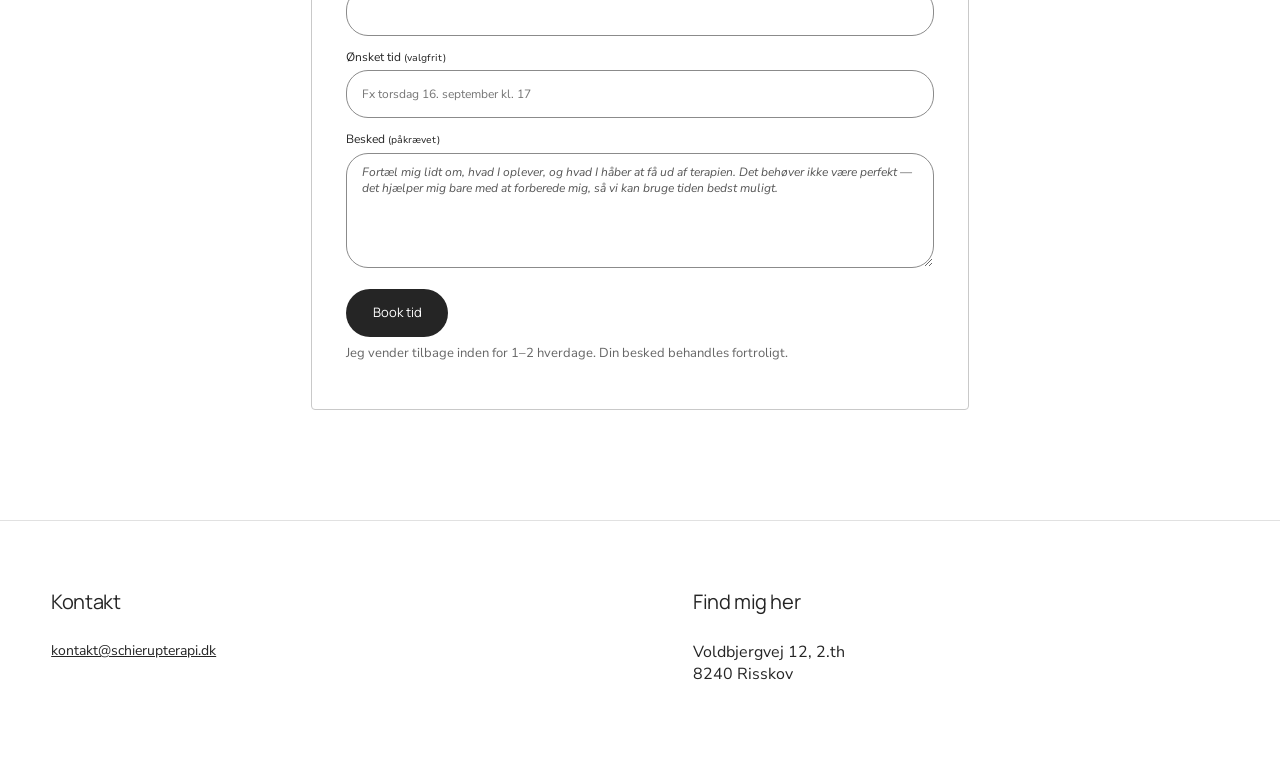
==== commit c15ffddc: "Brug sitelogo.png som brand-logo + shortcut icon" ====
--- a/book.html
+++ b/book.html
@@ -6,6 +6,7 @@
   <meta name="description" content="Book en gratis opstartssamtale hos Ulla Schierup Nielsen. 30 minutter, uforpligtende, par- og familieterapi i Risskov.">
   <title>Book tid — Schierup Terapi</title>
   <link rel="icon" type="image/png" sizes="32x32" href="assets/sitelogo.png?v=4" sizes="200x200">
+  <link rel="shortcut icon" href="assets/sitelogo.png?v=4">
   <link rel="icon" type="image/png" sizes="180x180" href="assets/sitelogo.png?v=4" sizes="200x200">
   <link rel="apple-touch-icon" href="assets/sitelogo.png?v=4" sizes="200x200">
   <link rel="preconnect" href="https://fonts.googleapis.com">
@@ -17,7 +18,7 @@
   <div class="site-banner" id="site-banner" role="region" aria-label="Tilbud"><a class="site-banner-link" href="tilbud"><strong>Lige nu:</strong> Familier søges — 5 gratis samtaler i forbindelse med min eksamen i familieterapi. <span class="banner-cta">Læs mere →</span></a><button class="site-banner-close" type="button" aria-label="Luk banner" data-banner-close>×</button></div>
   <a class="skip-link" href="#main">Gå til indhold</a>
   <header class="site-header">
-    <a class="brand" href="/" aria-label="Schierup Terapi – forside"><img src="assets/logo.png" alt="Schierup Terapi"></a>
+    <a class="brand" href="/" aria-label="Schierup Terapi – forside"><img src="assets/sitelogo.png?v=4" alt="Schierup Terapi"></a>
     <button class="menu-toggle" type="button" aria-expanded="false" aria-controls="navigation"><span></span><span></span><span></span><span class="sr-only">Åbn menu</span></button>
     <nav id="navigation" aria-label="Hovedmenu">
       <a class="button button-offer" href="tilbud">Tilbud</a><a href="/">Hjem</a><a href="om">Om</a>
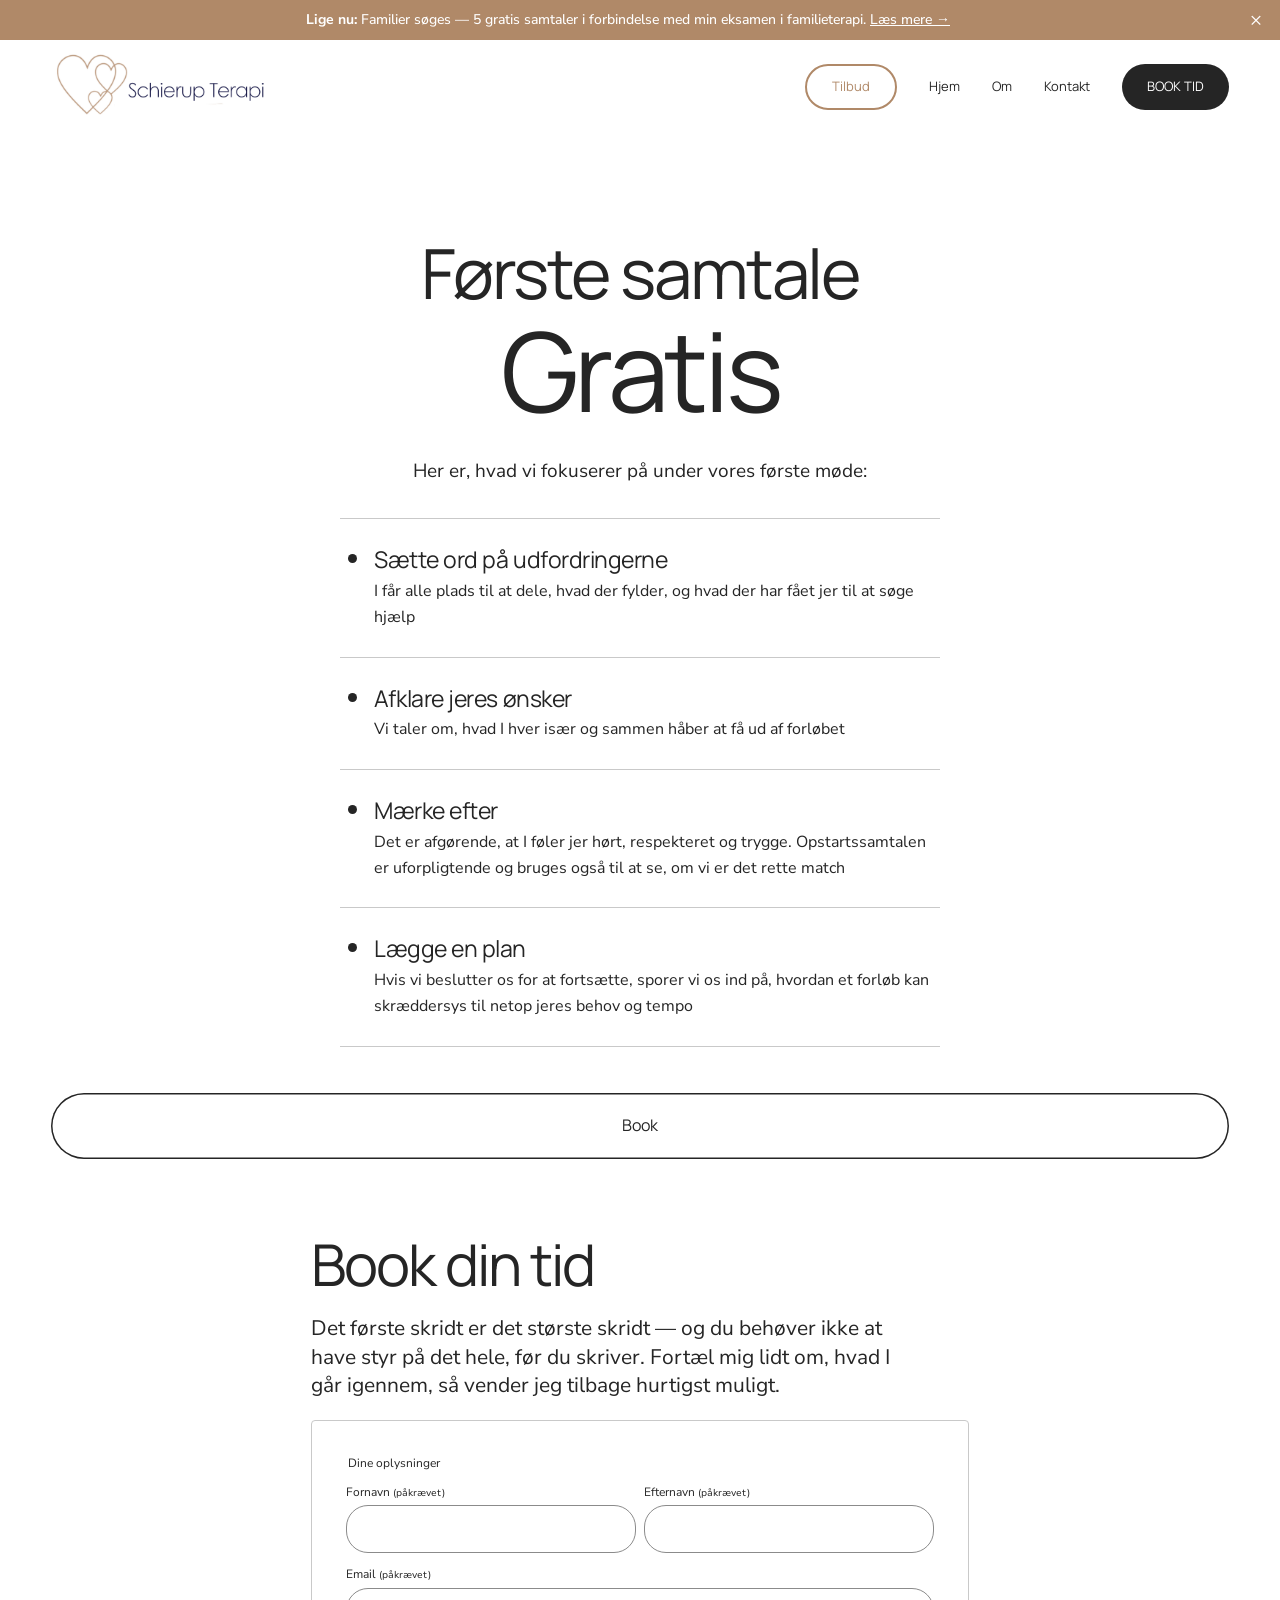
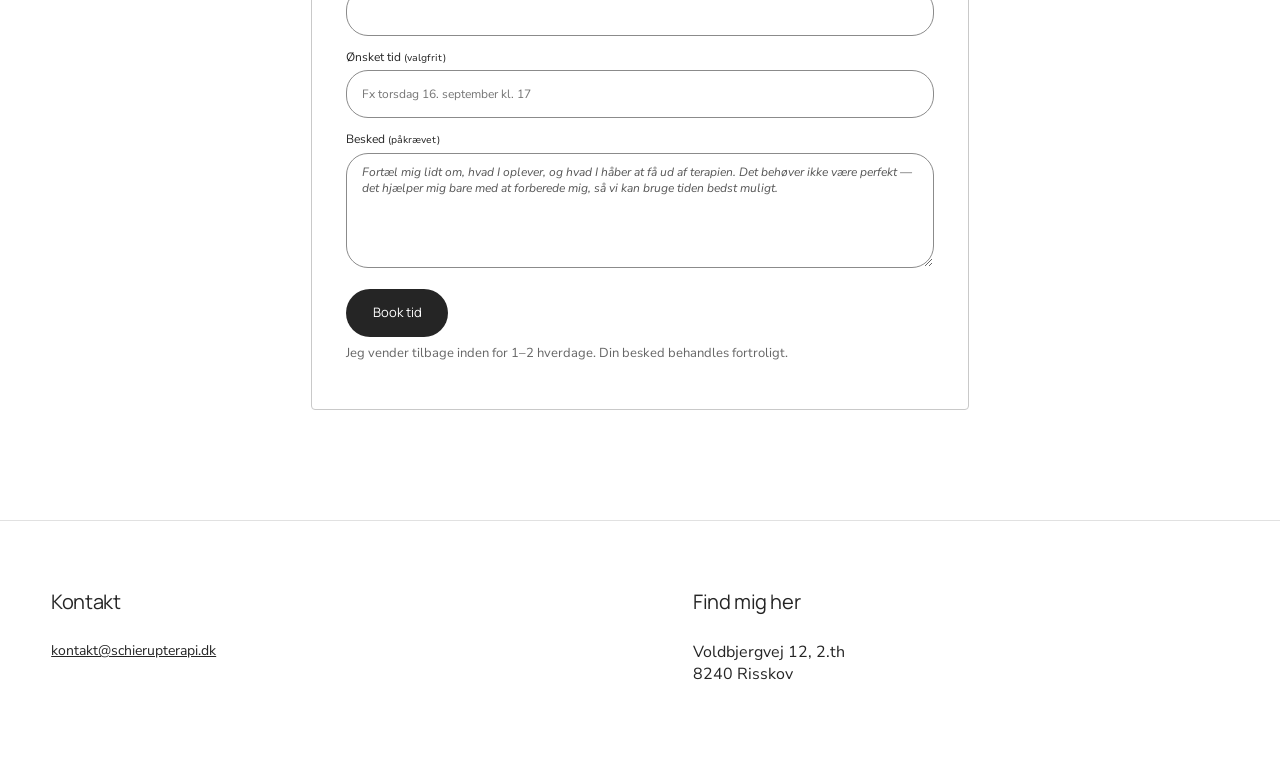
==== commit 75592aa4: "Genskab originalt header-logo (logo.png)" ====
--- a/book.html
+++ b/book.html
@@ -18,7 +18,7 @@
   <div class="site-banner" id="site-banner" role="region" aria-label="Tilbud"><a class="site-banner-link" href="tilbud"><strong>Lige nu:</strong> Familier søges — 5 gratis samtaler i forbindelse med min eksamen i familieterapi. <span class="banner-cta">Læs mere →</span></a><button class="site-banner-close" type="button" aria-label="Luk banner" data-banner-close>×</button></div>
   <a class="skip-link" href="#main">Gå til indhold</a>
   <header class="site-header">
-    <a class="brand" href="/" aria-label="Schierup Terapi – forside"><img src="assets/sitelogo.png?v=4" alt="Schierup Terapi"></a>
+    <a class="brand" href="/" aria-label="Schierup Terapi – forside"><img src="assets/logo.png" alt="Schierup Terapi"></a>
     <button class="menu-toggle" type="button" aria-expanded="false" aria-controls="navigation"><span></span><span></span><span></span><span class="sr-only">Åbn menu</span></button>
     <nav id="navigation" aria-label="Hovedmenu">
       <a class="button button-offer" href="tilbud">Tilbud</a><a href="/">Hjem</a><a href="om">Om</a>
